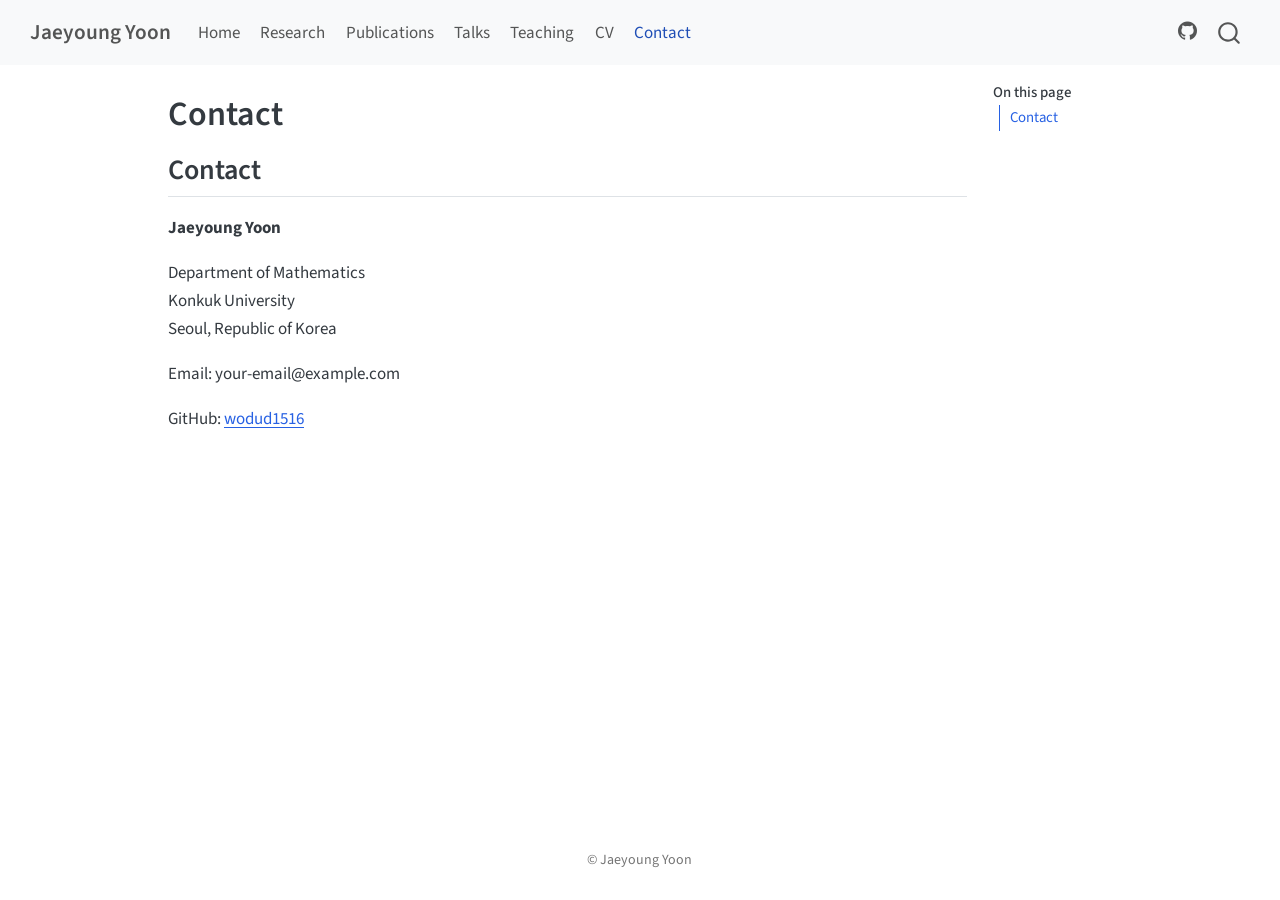
==== docs/contact.html @ 16b4a7c4 "Initial Quarto website" ====
<!DOCTYPE html>
<html xmlns="http://www.w3.org/1999/xhtml" lang="en" xml:lang="en"><head>

<meta charset="utf-8">
<meta name="generator" content="quarto-1.9.38">

<meta name="viewport" content="width=device-width, initial-scale=1.0, user-scalable=yes">


<title>Contact – Jaeyoung Yoon</title>
<style>
/* Default styles provided by pandoc.
** See https://pandoc.org/MANUAL.html#variables-for-html for config info.
*/
code{white-space: pre-wrap;}
span.smallcaps{font-variant: small-caps;}
div.columns{display: flex; gap: min(4vw, 1.5em);}
div.column{flex: auto; overflow-x: auto;}
div.hanging-indent{margin-left: 1.5em; text-indent: -1.5em;}
ul.task-list{list-style: none;}
ul.task-list li input[type="checkbox"] {
  width: 0.8em;
  margin: 0 0.8em 0.2em -1em; /* quarto-specific, see https://github.com/quarto-dev/quarto-cli/issues/4556 */ 
  vertical-align: middle;
}
</style>


<script src="site_libs/quarto-nav/quarto-nav.js"></script>
<script src="site_libs/quarto-nav/headroom.min.js"></script>
<script src="site_libs/clipboard/clipboard.min.js"></script>
<script src="site_libs/quarto-search/autocomplete.umd.js"></script>
<script src="site_libs/quarto-search/fuse.min.js"></script>
<script src="site_libs/quarto-search/quarto-search.js"></script>
<meta name="quarto:offset" content="./">
<script src="site_libs/quarto-html/quarto.js" type="module"></script>
<script src="site_libs/quarto-html/tabsets/tabsets.js" type="module"></script>
<script src="site_libs/quarto-html/popper.min.js"></script>
<script src="site_libs/quarto-html/tippy.umd.min.js"></script>
<script src="site_libs/quarto-html/anchor.min.js"></script>
<link href="site_libs/quarto-html/tippy.css" rel="stylesheet">
<link href="site_libs/quarto-html/quarto-syntax-highlighting-15634bcf2e68342d4ad2dfa704d543f6.css" rel="stylesheet" id="quarto-text-highlighting-styles">
<script src="site_libs/bootstrap/bootstrap.min.js"></script>
<link href="site_libs/bootstrap/bootstrap-icons.css" rel="stylesheet">
<link href="site_libs/bootstrap/bootstrap-158031087360bce0ff56dc785ce39e06.min.css" rel="stylesheet" append-hash="true" id="quarto-bootstrap" data-mode="light">
<script id="quarto-search-options" type="application/json">{
  "location": "navbar",
  "copy-button": false,
  "collapse-after": 3,
  "panel-placement": "end",
  "type": "overlay",
  "limit": 50,
  "keyboard-shortcut": [
    "f",
    "/",
    "s"
  ],
  "show-item-context": false,
  "language": {
    "search-no-results-text": "No results",
    "search-matching-documents-text": "matching documents",
    "search-copy-link-title": "Copy link to search",
    "search-hide-matches-text": "Hide additional matches",
    "search-more-match-text": "more match in this document",
    "search-more-matches-text": "more matches in this document",
    "search-clear-button-title": "Clear",
    "search-text-placeholder": "",
    "search-detached-cancel-button-title": "Cancel",
    "search-submit-button-title": "Submit",
    "search-label": "Search"
  }
}</script>


<link rel="stylesheet" href="styles.css">
</head>

<body class="nav-fixed quarto-light">

<div id="quarto-search-results"></div>
  <header id="quarto-header" class="headroom fixed-top">
    <nav class="navbar navbar-expand-lg " data-bs-theme="dark">
      <div class="navbar-container container-fluid">
      <div class="navbar-brand-container mx-auto">
    <a class="navbar-brand" href="./index.html">
    <span class="navbar-title">Jaeyoung Yoon</span>
    </a>
  </div>
            <div id="quarto-search" class="" title="Search"></div>
          <button class="navbar-toggler" type="button" data-bs-toggle="collapse" data-bs-target="#navbarCollapse" aria-controls="navbarCollapse" role="menu" aria-expanded="false" aria-label="Toggle navigation" onclick="if (window.quartoToggleHeadroom) { window.quartoToggleHeadroom(); }">
  <span class="navbar-toggler-icon"></span>
</button>
          <div class="collapse navbar-collapse" id="navbarCollapse">
            <ul class="navbar-nav navbar-nav-scroll me-auto">
  <li class="nav-item">
    <a class="nav-link" href="./index.html"> 
<span class="menu-text">Home</span></a>
  </li>  
  <li class="nav-item">
    <a class="nav-link" href="./research.html"> 
<span class="menu-text">Research</span></a>
  </li>  
  <li class="nav-item">
    <a class="nav-link" href="./publications.html"> 
<span class="menu-text">Publications</span></a>
  </li>  
  <li class="nav-item">
    <a class="nav-link" href="./talks.html"> 
<span class="menu-text">Talks</span></a>
  </li>  
  <li class="nav-item">
    <a class="nav-link" href="./teaching.html"> 
<span class="menu-text">Teaching</span></a>
  </li>  
  <li class="nav-item">
    <a class="nav-link" href="./cv.html"> 
<span class="menu-text">CV</span></a>
  </li>  
  <li class="nav-item">
    <a class="nav-link active" href="./contact.html" aria-current="page"> 
<span class="menu-text">Contact</span></a>
  </li>  
</ul>
            <ul class="navbar-nav navbar-nav-scroll ms-auto">
  <li class="nav-item compact">
    <a class="nav-link" href="https://github.com/wodud1516"> <i class="bi bi-github" role="img">
</i> 
<span class="menu-text"></span></a>
  </li>  
</ul>
          </div> <!-- /navcollapse -->
            <div class="quarto-navbar-tools">
</div>
      </div> <!-- /container-fluid -->
    </nav>
</header>
<!-- content -->
<div id="quarto-content" class="quarto-container page-columns page-rows-contents page-layout-article page-navbar">
<!-- sidebar -->
<!-- margin-sidebar -->
    <div id="quarto-margin-sidebar" class="sidebar margin-sidebar">
        <nav id="TOC" role="doc-toc" class="toc-active">
    <h2 id="toc-title">On this page</h2>
   
  <ul>
  <li><a href="#contact" id="toc-contact" class="nav-link active" data-scroll-target="#contact">Contact</a></li>
  </ul>
</nav>
    </div>
<!-- main -->
<main class="content" id="quarto-document-content">

<header id="title-block-header" class="quarto-title-block default">
<div class="quarto-title">
<h1 class="title">Contact</h1>
</div>



<div class="quarto-title-meta">

    
  
    
  </div>
  


</header>


<section id="contact" class="level2">
<h2 class="anchored" data-anchor-id="contact">Contact</h2>
<p><strong>Jaeyoung Yoon</strong></p>
<p>Department of Mathematics<br>
Konkuk University<br>
Seoul, Republic of Korea</p>
<p>Email: your-email@example.com</p>
<p>GitHub: <a href="https://github.com/wodud1516">wodud1516</a></p>


</section>

</main> <!-- /main -->
<script id="quarto-html-after-body" type="application/javascript">
  window.document.addEventListener("DOMContentLoaded", function (event) {
    const icon = "";
    const anchorJS = new window.AnchorJS();
    anchorJS.options = {
      placement: 'right',
      icon: icon
    };
    anchorJS.add('.anchored');
    const isCodeAnnotation = (el) => {
      for (const clz of el.classList) {
        if (clz.startsWith('code-annotation-')) {                     
          return true;
        }
      }
      return false;
    }
    const onCopySuccess = function(e) {
      // button target
      const button = e.trigger;
      // don't keep focus
      button.blur();
      // flash "checked"
      button.classList.add('code-copy-button-checked');
      var currentTitle = button.getAttribute("title");
      button.setAttribute("title", "Copied!");
      let tooltip;
      if (window.bootstrap) {
        button.setAttribute("data-bs-toggle", "tooltip");
        button.setAttribute("data-bs-placement", "left");
        button.setAttribute("data-bs-title", "Copied!");
        tooltip = new bootstrap.Tooltip(button, 
          { trigger: "manual", 
            customClass: "code-copy-button-tooltip",
            offset: [0, -8]});
        tooltip.show();    
      }
      setTimeout(function() {
        if (tooltip) {
          tooltip.hide();
          button.removeAttribute("data-bs-title");
          button.removeAttribute("data-bs-toggle");
          button.removeAttribute("data-bs-placement");
        }
        button.setAttribute("title", currentTitle);
        button.classList.remove('code-copy-button-checked');
      }, 1000);
      // clear code selection
      e.clearSelection();
    }
    const getTextToCopy = function(trigger) {
      const outerScaffold = trigger.parentElement.cloneNode(true);
      const codeEl = outerScaffold.querySelector('code');
      for (const childEl of codeEl.children) {
        if (isCodeAnnotation(childEl)) {
          childEl.remove();
        }
      }
      return codeEl.innerText;
    }
    const clipboard = new window.ClipboardJS('.code-copy-button:not([data-in-quarto-modal])', {
      text: getTextToCopy
    });
    clipboard.on('success', onCopySuccess);
    if (window.document.getElementById('quarto-embedded-source-code-modal')) {
      const clipboardModal = new window.ClipboardJS('.code-copy-button[data-in-quarto-modal]', {
        text: getTextToCopy,
        container: window.document.getElementById('quarto-embedded-source-code-modal')
      });
      clipboardModal.on('success', onCopySuccess);
    }
      var localhostRegex = new RegExp(/^(?:http|https):\/\/localhost\:?[0-9]*\//);
      var mailtoRegex = new RegExp(/^mailto:/);
        var filterRegex = new RegExp('/' + window.location.host + '/');
      var isInternal = (href) => {
          return filterRegex.test(href) || localhostRegex.test(href) || mailtoRegex.test(href);
      }
      // Inspect non-navigation links and adorn them if external
     var links = window.document.querySelectorAll('a[href]:not(.nav-link):not(.navbar-brand):not(.toc-action):not(.sidebar-link):not(.sidebar-item-toggle):not(.pagination-link):not(.no-external):not([aria-hidden]):not(.dropdown-item):not(.quarto-navigation-tool):not(.about-link)');
      for (var i=0; i<links.length; i++) {
        const link = links[i];
        if (!isInternal(link.href)) {
          // undo the damage that might have been done by quarto-nav.js in the case of
          // links that we want to consider external
          if (link.dataset.originalHref !== undefined) {
            link.href = link.dataset.originalHref;
          }
        }
      }
    function tippyHover(el, contentFn, onTriggerFn, onUntriggerFn) {
      const config = {
        allowHTML: true,
        maxWidth: 500,
        delay: 100,
        arrow: false,
        appendTo: function(el) {
            return el.parentElement;
        },
        interactive: true,
        interactiveBorder: 10,
        theme: 'quarto',
        placement: 'bottom-start',
      };
      if (contentFn) {
        config.content = contentFn;
      }
      if (onTriggerFn) {
        config.onTrigger = onTriggerFn;
      }
      if (onUntriggerFn) {
        config.onUntrigger = onUntriggerFn;
      }
      window.tippy(el, config); 
    }
    const noterefs = window.document.querySelectorAll('a[role="doc-noteref"]');
    for (var i=0; i<noterefs.length; i++) {
      const ref = noterefs[i];
      tippyHover(ref, function() {
        // use id or data attribute instead here
        let href = ref.getAttribute('data-footnote-href') || ref.getAttribute('href');
        try { href = new URL(href).hash; } catch {}
        const id = href.replace(/^#\/?/, "");
        const note = window.document.getElementById(id);
        if (note) {
          return note.innerHTML;
        } else {
          return "";
        }
      });
    }
    const xrefs = window.document.querySelectorAll('a.quarto-xref');
    const processXRef = (id, note) => {
      // Strip column container classes
      const stripColumnClz = (el) => {
        el.classList.remove("page-full", "page-columns");
        if (el.children) {
          for (const child of el.children) {
            stripColumnClz(child);
          }
        }
      }
      stripColumnClz(note)
      if (id === null || id.startsWith('sec-')) {
        // Special case sections, only their first couple elements
        const container = document.createElement("div");
        if (note.children && note.children.length > 2) {
          container.appendChild(note.children[0].cloneNode(true));
          for (let i = 1; i < note.children.length; i++) {
            const child = note.children[i];
            if (child.tagName === "P" && child.innerText === "") {
              continue;
            } else {
              container.appendChild(child.cloneNode(true));
              break;
            }
          }
          if (window.Quarto?.typesetMath) {
            window.Quarto.typesetMath(container);
          }
          return container.innerHTML
        } else {
          if (window.Quarto?.typesetMath) {
            window.Quarto.typesetMath(note);
          }
          return note.innerHTML;
        }
      } else {
        // Remove any anchor links if they are present
        const anchorLink = note.querySelector('a.anchorjs-link');
        if (anchorLink) {
          anchorLink.remove();
        }
        if (window.Quarto?.typesetMath) {
          window.Quarto.typesetMath(note);
        }
        if (note.classList.contains("callout")) {
          return note.outerHTML;
        } else {
          return note.innerHTML;
        }
      }
    }
    for (var i=0; i<xrefs.length; i++) {
      const xref = xrefs[i];
      tippyHover(xref, undefined, function(instance) {
        instance.disable();
        let url = xref.getAttribute('href');
        let hash = undefined; 
        if (url.startsWith('#')) {
          hash = url;
        } else {
          try { hash = new URL(url).hash; } catch {}
        }
        if (hash) {
          const id = hash.replace(/^#\/?/, "");
          const note = window.document.getElementById(id);
          if (note !== null) {
            try {
              const html = processXRef(id, note.cloneNode(true));
              instance.setContent(html);
            } finally {
              instance.enable();
              instance.show();
            }
          } else {
            // See if we can fetch this
            fetch(url.split('#')[0])
            .then(res => res.text())
            .then(html => {
              const parser = new DOMParser();
              const htmlDoc = parser.parseFromString(html, "text/html");
              const note = htmlDoc.getElementById(id);
              if (note !== null) {
                const html = processXRef(id, note);
                instance.setContent(html);
              } 
            }).finally(() => {
              instance.enable();
              instance.show();
            });
          }
        } else {
          // See if we can fetch a full url (with no hash to target)
          // This is a special case and we should probably do some content thinning / targeting
          fetch(url)
          .then(res => res.text())
          .then(html => {
            const parser = new DOMParser();
            const htmlDoc = parser.parseFromString(html, "text/html");
            const note = htmlDoc.querySelector('main.content');
            if (note !== null) {
              // This should only happen for chapter cross references
              // (since there is no id in the URL)
              // remove the first header
              if (note.children.length > 0 && note.children[0].tagName === "HEADER") {
                note.children[0].remove();
              }
              const html = processXRef(null, note);
              instance.setContent(html);
            } 
          }).finally(() => {
            instance.enable();
            instance.show();
          });
        }
      }, function(instance) {
      });
    }
        let selectedAnnoteEl;
        const selectorForAnnotation = ( cell, annotation) => {
          let cellAttr = 'data-code-cell="' + cell + '"';
          let lineAttr = 'data-code-annotation="' +  annotation + '"';
          const selector = 'span[' + cellAttr + '][' + lineAttr + ']';
          return selector;
        }
        const selectCodeLines = (annoteEl) => {
          const doc = window.document;
          const targetCell = annoteEl.getAttribute("data-target-cell");
          const targetAnnotation = annoteEl.getAttribute("data-target-annotation");
          const annoteSpan = window.document.querySelector(selectorForAnnotation(targetCell, targetAnnotation));
          const lines = annoteSpan.getAttribute("data-code-lines").split(",");
          const lineIds = lines.map((line) => {
            return targetCell + "-" + line;
          })
          let top = null;
          let height = null;
          let parent = null;
          if (lineIds.length > 0) {
              //compute the position of the single el (top and bottom and make a div)
              const el = window.document.getElementById(lineIds[0]);
              top = el.offsetTop;
              height = el.offsetHeight;
              parent = el.parentElement.parentElement;
            if (lineIds.length > 1) {
              const lastEl = window.document.getElementById(lineIds[lineIds.length - 1]);
              const bottom = lastEl.offsetTop + lastEl.offsetHeight;
              height = bottom - top;
            }
            if (top !== null && height !== null && parent !== null) {
              // cook up a div (if necessary) and position it 
              let div = window.document.getElementById("code-annotation-line-highlight");
              if (div === null) {
                div = window.document.createElement("div");
                div.setAttribute("id", "code-annotation-line-highlight");
                div.style.position = 'absolute';
                parent.appendChild(div);
              }
              div.style.top = top - 2 + "px";
              div.style.height = height + 4 + "px";
              div.style.left = 0;
              let gutterDiv = window.document.getElementById("code-annotation-line-highlight-gutter");
              if (gutterDiv === null) {
                gutterDiv = window.document.createElement("div");
                gutterDiv.setAttribute("id", "code-annotation-line-highlight-gutter");
                gutterDiv.style.position = 'absolute';
                const codeCell = window.document.getElementById(targetCell);
                const gutter = codeCell.querySelector('.code-annotation-gutter');
                gutter.appendChild(gutterDiv);
              }
              gutterDiv.style.top = top - 2 + "px";
              gutterDiv.style.height = height + 4 + "px";
            }
            selectedAnnoteEl = annoteEl;
          }
        };
        const unselectCodeLines = () => {
          const elementsIds = ["code-annotation-line-highlight", "code-annotation-line-highlight-gutter"];
          elementsIds.forEach((elId) => {
            const div = window.document.getElementById(elId);
            if (div) {
              div.remove();
            }
          });
          selectedAnnoteEl = undefined;
        };
          // Handle positioning of the toggle
      window.addEventListener(
        "resize",
        throttle(() => {
          elRect = undefined;
          if (selectedAnnoteEl) {
            selectCodeLines(selectedAnnoteEl);
          }
        }, 10)
      );
      function throttle(fn, ms) {
      let throttle = false;
      let timer;
        return (...args) => {
          if(!throttle) { // first call gets through
              fn.apply(this, args);
              throttle = true;
          } else { // all the others get throttled
              if(timer) clearTimeout(timer); // cancel #2
              timer = setTimeout(() => {
                fn.apply(this, args);
                timer = throttle = false;
              }, ms);
          }
        };
      }
        // Attach click handler to the DT
        const annoteDls = window.document.querySelectorAll('dt[data-target-cell]');
        for (const annoteDlNode of annoteDls) {
          annoteDlNode.addEventListener('click', (event) => {
            const clickedEl = event.target;
            if (clickedEl !== selectedAnnoteEl) {
              unselectCodeLines();
              const activeEl = window.document.querySelector('dt[data-target-cell].code-annotation-active');
              if (activeEl) {
                activeEl.classList.remove('code-annotation-active');
              }
              selectCodeLines(clickedEl);
              clickedEl.classList.add('code-annotation-active');
            } else {
              // Unselect the line
              unselectCodeLines();
              clickedEl.classList.remove('code-annotation-active');
            }
          });
        }
    const findCites = (el) => {
      const parentEl = el.parentElement;
      if (parentEl) {
        const cites = parentEl.dataset.cites;
        if (cites) {
          return {
            el,
            cites: cites.split(' ')
          };
        } else {
          return findCites(el.parentElement)
        }
      } else {
        return undefined;
      }
    };
    var bibliorefs = window.document.querySelectorAll('a[role="doc-biblioref"]');
    for (var i=0; i<bibliorefs.length; i++) {
      const ref = bibliorefs[i];
      const citeInfo = findCites(ref);
      if (citeInfo) {
        tippyHover(citeInfo.el, function() {
          var popup = window.document.createElement('div');
          citeInfo.cites.forEach(function(cite) {
            var citeDiv = window.document.createElement('div');
            citeDiv.classList.add('hanging-indent');
            citeDiv.classList.add('csl-entry');
            var biblioDiv = window.document.getElementById('ref-' + cite);
            if (biblioDiv) {
              citeDiv.innerHTML = biblioDiv.innerHTML;
            }
            popup.appendChild(citeDiv);
          });
          return popup.innerHTML;
        });
      }
    }
  });
  </script>
</div> <!-- /content -->
<footer class="footer">
  <div class="nav-footer">
    <div class="nav-footer-left">
      &nbsp;
    </div>   
    <div class="nav-footer-center">
<p>© Jaeyoung Yoon</p>
</div>
    <div class="nav-footer-right">
      &nbsp;
    </div>
  </div>
</footer>




</body></html>
---- docs/site_libs/quarto-html/tippy.css ----
.tippy-box[data-animation=fade][data-state=hidden]{opacity:0}[data-tippy-root]{max-width:calc(100vw - 10px)}.tippy-box{position:relative;background-color:#333;color:#fff;border-radius:4px;font-size:14px;line-height:1.4;white-space:normal;outline:0;transition-property:transform,visibility,opacity}.tippy-box[data-placement^=top]>.tippy-arrow{bottom:0}.tippy-box[data-placement^=top]>.tippy-arrow:before{bottom:-7px;left:0;border-width:8px 8px 0;border-top-color:initial;transform-origin:center top}.tippy-box[data-placement^=bottom]>.tippy-arrow{top:0}.tippy-box[data-placement^=bottom]>.tippy-arrow:before{top:-7px;left:0;border-width:0 8px 8px;border-bottom-color:initial;transform-origin:center bottom}.tippy-box[data-placement^=left]>.tippy-arrow{right:0}.tippy-box[data-placement^=left]>.tippy-arrow:before{border-width:8px 0 8px 8px;border-left-color:initial;right:-7px;transform-origin:center left}.tippy-box[data-placement^=right]>.tippy-arrow{left:0}.tippy-box[data-placement^=right]>.tippy-arrow:before{left:-7px;border-width:8px 8px 8px 0;border-right-color:initial;transform-origin:center right}.tippy-box[data-inertia][data-state=visible]{transition-timing-function:cubic-bezier(.54,1.5,.38,1.11)}.tippy-arrow{width:16px;height:16px;color:#333}.tippy-arrow:before{content:"";position:absolute;border-color:transparent;border-style:solid}.tippy-content{position:relative;padding:5px 9px;z-index:1}
---- docs/site_libs/quarto-html/quarto-syntax-highlighting-15634bcf2e68342d4ad2dfa704d543f6.css ----
/* quarto syntax highlight colors */
:root {
  --quarto-hl-ot-color: #003B4F;
  --quarto-hl-at-color: #657422;
  --quarto-hl-ss-color: #20794D;
  --quarto-hl-an-color: #5E5E5E;
  --quarto-hl-fu-color: #4758AB;
  --quarto-hl-st-color: #20794D;
  --quarto-hl-cf-color: #003B4F;
  --quarto-hl-op-color: #5E5E5E;
  --quarto-hl-er-color: #AD0000;
  --quarto-hl-bn-color: #AD0000;
  --quarto-hl-al-color: #AD0000;
  --quarto-hl-va-color: #111111;
  --quarto-hl-bu-color: inherit;
  --quarto-hl-ex-color: inherit;
  --quarto-hl-pp-color: #AD0000;
  --quarto-hl-in-color: #5E5E5E;
  --quarto-hl-vs-color: #20794D;
  --quarto-hl-wa-color: #5E5E5E;
  --quarto-hl-do-color: #5E5E5E;
  --quarto-hl-im-color: #00769E;
  --quarto-hl-ch-color: #20794D;
  --quarto-hl-dt-color: #AD0000;
  --quarto-hl-fl-color: #AD0000;
  --quarto-hl-co-color: #5E5E5E;
  --quarto-hl-cv-color: #5E5E5E;
  --quarto-hl-cn-color: #8f5902;
  --quarto-hl-sc-color: #5E5E5E;
  --quarto-hl-dv-color: #AD0000;
  --quarto-hl-kw-color: #003B4F;
}

/* other quarto variables */
:root {
  --quarto-font-monospace: SFMono-Regular, Menlo, Monaco, Consolas, "Liberation Mono", "Courier New", monospace;
}

/* syntax highlight based on Pandoc's rules */
pre > code.sourceCode > span {
  color: #003B4F;
}

code.sourceCode > span {
  color: #003B4F;
}

div.sourceCode,
div.sourceCode pre.sourceCode {
  color: #003B4F;
}

/* Normal */
code span {
  color: #003B4F;
}

/* Alert */
code span.al {
  color: #AD0000;
  font-style: inherit;
}

/* Annotation */
code span.an {
  color: #5E5E5E;
  font-style: inherit;
}

/* Attribute */
code span.at {
  color: #657422;
  font-style: inherit;
}

/* BaseN */
code span.bn {
  color: #AD0000;
  font-style: inherit;
}

/* BuiltIn */
code span.bu {
  font-style: inherit;
}

/* ControlFlow */
code span.cf {
  color: #003B4F;
  font-weight: bold;
  font-style: inherit;
}

/* Char */
code span.ch {
  color: #20794D;
  font-style: inherit;
}

/* Constant */
code span.cn {
  color: #8f5902;
  font-style: inherit;
}

/* Comment */
code span.co {
  color: #5E5E5E;
  font-style: inherit;
}

/* CommentVar */
code span.cv {
  color: #5E5E5E;
  font-style: italic;
}

/* Documentation */
code span.do {
  color: #5E5E5E;
  font-style: italic;
}

/* DataType */
code span.dt {
  color: #AD0000;
  font-style: inherit;
}

/* DecVal */
code span.dv {
  color: #AD0000;
  font-style: inherit;
}

/* Error */
code span.er {
  color: #AD0000;
  font-style: inherit;
}

/* Extension */
code span.ex {
  font-style: inherit;
}

/* Float */
code span.fl {
  color: #AD0000;
  font-style: inherit;
}

/* Function */
code span.fu {
  color: #4758AB;
  font-style: inherit;
}

/* Import */
code span.im {
  color: #00769E;
  font-style: inherit;
}

/* Information */
code span.in {
  color: #5E5E5E;
  font-style: inherit;
}

/* Keyword */
code span.kw {
  color: #003B4F;
  font-weight: bold;
  font-style: inherit;
}

/* Operator */
code span.op {
  color: #5E5E5E;
  font-style: inherit;
}

/* Other */
code span.ot {
  color: #003B4F;
  font-style: inherit;
}

/* Preprocessor */
code span.pp {
  color: #AD0000;
  font-style: inherit;
}

/* SpecialChar */
code span.sc {
  color: #5E5E5E;
  font-style: inherit;
}

/* SpecialString */
code span.ss {
  color: #20794D;
  font-style: inherit;
}

/* String */
code span.st {
  color: #20794D;
  font-style: inherit;
}

/* Variable */
code span.va {
  color: #111111;
  font-style: inherit;
}

/* VerbatimString */
code span.vs {
  color: #20794D;
  font-style: inherit;
}

/* Warning */
code span.wa {
  color: #5E5E5E;
  font-style: italic;
}

.prevent-inlining {
  content: "</";
}

/*# sourceMappingURL=f23921c56f73e400b49028c9186a1aa0.css.map */
---- docs/styles.css ----
body {
  font-size: 17px;
  line-height: 1.65;
}

.navbar-title {
  font-weight: 600;
}

h1, h2, h3 {
  font-weight: 600;
}

img {
  border-radius: 6px;
}
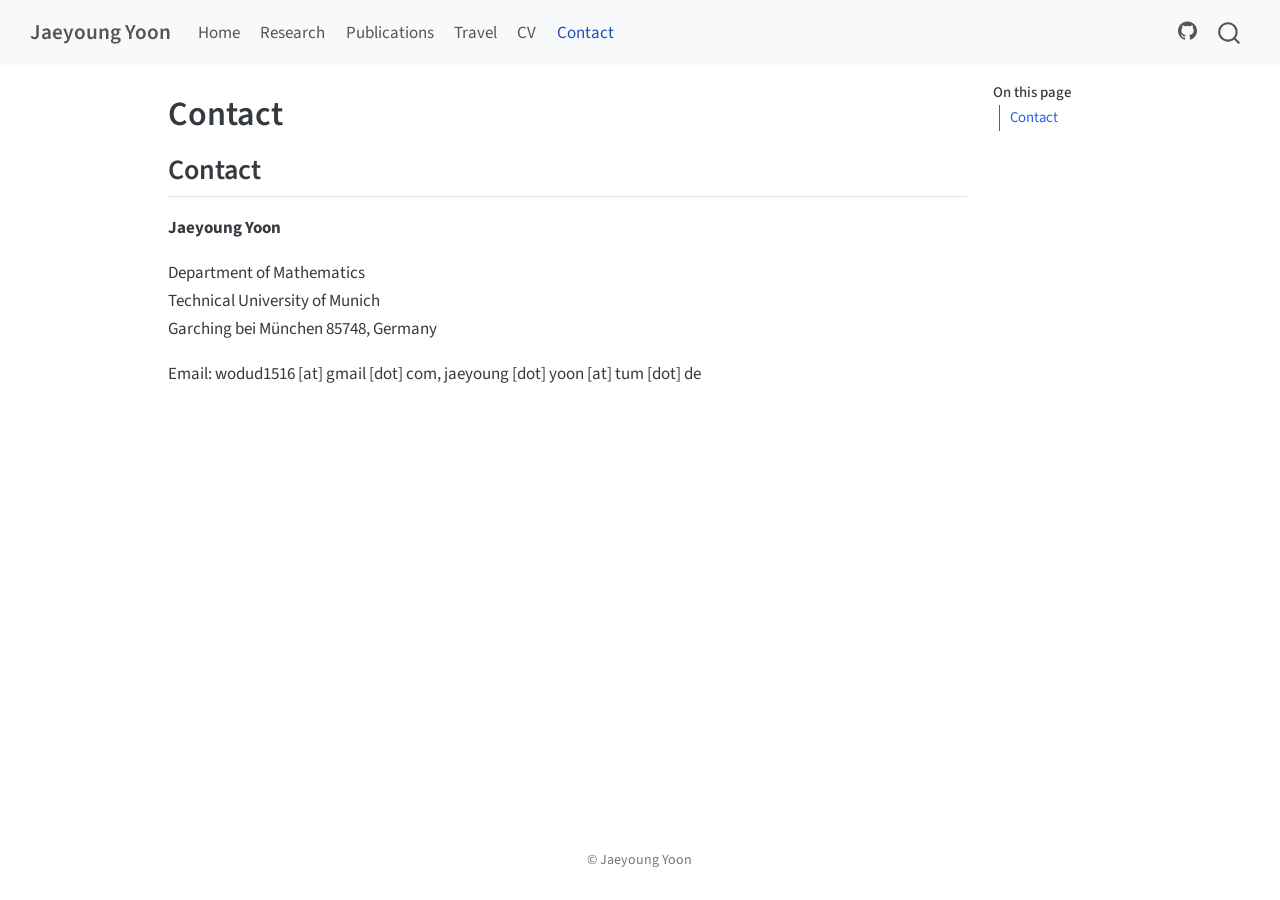
==== commit 298db61c: "release on 4June2026" ====
--- a/docs/contact.html
+++ b/docs/contact.html
@@ -105,12 +105,8 @@
 <span class="menu-text">Publications</span></a>
   </li>  
   <li class="nav-item">
-    <a class="nav-link" href="./talks.html"> 
-<span class="menu-text">Talks</span></a>
-  </li>  
-  <li class="nav-item">
-    <a class="nav-link" href="./teaching.html"> 
-<span class="menu-text">Teaching</span></a>
+    <a class="nav-link" href="./travel.html"> 
+<span class="menu-text">Travel</span></a>
   </li>  
   <li class="nav-item">
     <a class="nav-link" href="./cv.html"> 
@@ -173,10 +169,9 @@
 <h2 class="anchored" data-anchor-id="contact">Contact</h2>
 <p><strong>Jaeyoung Yoon</strong></p>
 <p>Department of Mathematics<br>
-Konkuk University<br>
-Seoul, Republic of Korea</p>
-<p>Email: your-email@example.com</p>
-<p>GitHub: <a href="https://github.com/wodud1516">wodud1516</a></p>
+Technical University of Munich<br>
+Garching bei München 85748, Germany</p>
+<p>Email: wodud1516 [at] gmail [dot] com, jaeyoung [dot] yoon [at] tum [dot] de</p>
 
 
 </section>
--- a/docs/styles.css
+++ b/docs/styles.css
@@ -13,4 +13,50 @@
 
 img {
   border-radius: 6px;
+}
+
+details {
+  margin: 1.2rem 0;
+  padding: 0.8rem 1rem;
+  border: 1px solid #e5e7eb;
+  border-radius: 8px;
+}
+
+summary {
+  cursor: pointer;
+  font-size: 1.35rem;
+  font-weight: 600;
+}
+
+details[open] summary {
+  margin-bottom: 0.8rem;
+}
+
+.small-text {
+  font-size: 0.85em;
+  color: #555;
+}
+
+.arxiv-link {
+  color: #b31b1b;
+  font-weight: 600;
+  text-decoration: none;
+  border: 1px solid #b31b1b;
+  border-radius: 4px;
+  padding: 0.08em 0.35em;
+  font-size: 0.85em;
+}
+
+.arxiv-link:hover {
+  color: white;
+  background: #b31b1b;
+  text-decoration: none;
+}
+
+.last-updated {
+  display: block;
+  margin-top: 2.5rem;
+  font-size: 0.85em;
+  color: #777;
+  text-align: right;
 }
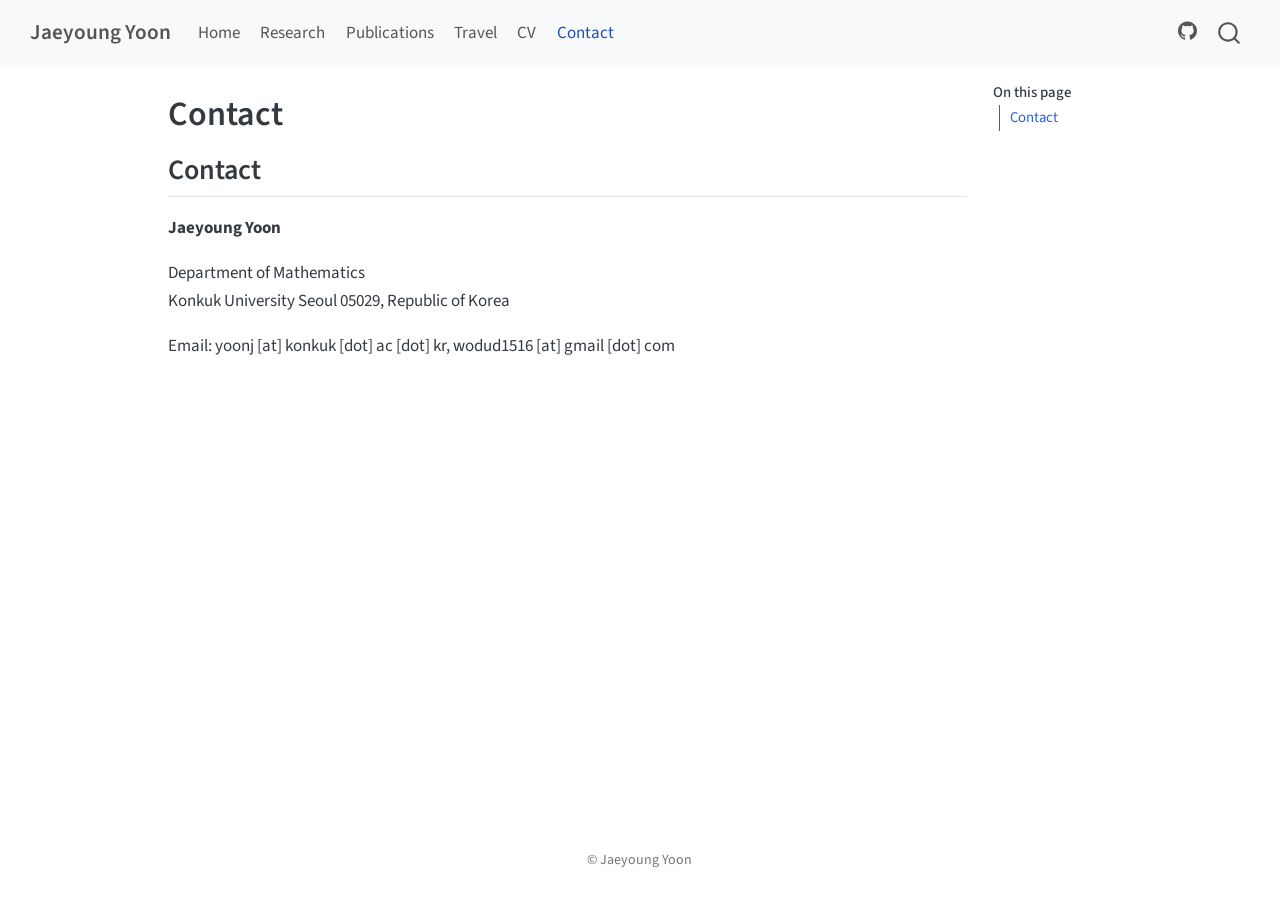
==== commit d0e77ffb: "Update website" ====
--- a/docs/contact.html
+++ b/docs/contact.html
@@ -169,9 +169,8 @@
 <h2 class="anchored" data-anchor-id="contact">Contact</h2>
 <p><strong>Jaeyoung Yoon</strong></p>
 <p>Department of Mathematics<br>
-Technical University of Munich<br>
-Garching bei München 85748, Germany</p>
-<p>Email: wodud1516 [at] gmail [dot] com, jaeyoung [dot] yoon [at] tum [dot] de</p>
+Konkuk University Seoul 05029, Republic of Korea</p>
+<p>Email: yoonj [at] konkuk [dot] ac [dot] kr, wodud1516 [at] gmail [dot] com</p>
 
 
 </section>
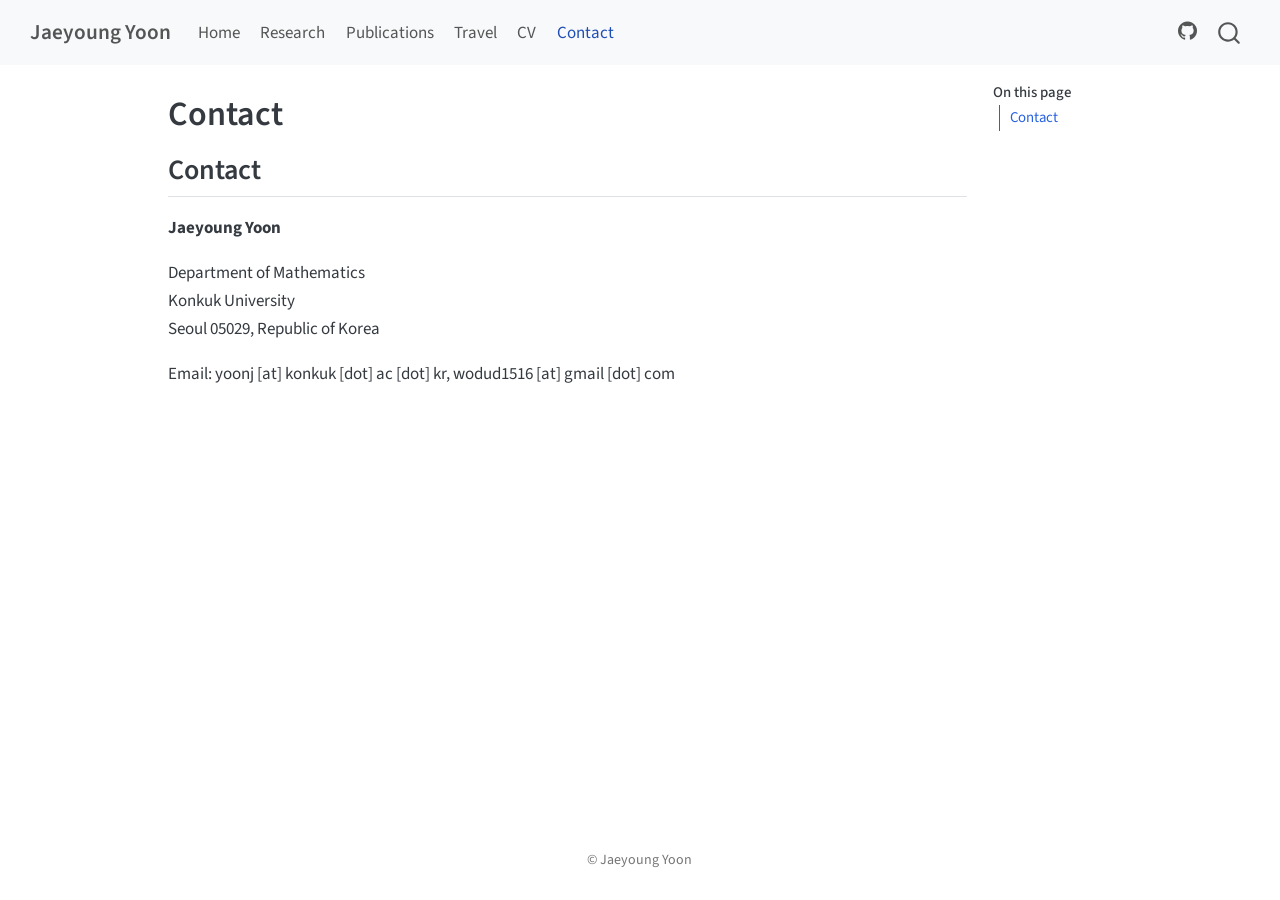
==== commit 3c7ffeb9: "Update website" ====
--- a/docs/contact.html
+++ b/docs/contact.html
@@ -168,8 +168,7 @@
 <section id="contact" class="level2">
 <h2 class="anchored" data-anchor-id="contact">Contact</h2>
 <p><strong>Jaeyoung Yoon</strong></p>
-<p>Department of Mathematics<br>
-Konkuk University Seoul 05029, Republic of Korea</p>
+<p>Department of Mathematics<br> Konkuk University<br> Seoul 05029, Republic of Korea</p>
 <p>Email: yoonj [at] konkuk [dot] ac [dot] kr, wodud1516 [at] gmail [dot] com</p>
 
 
